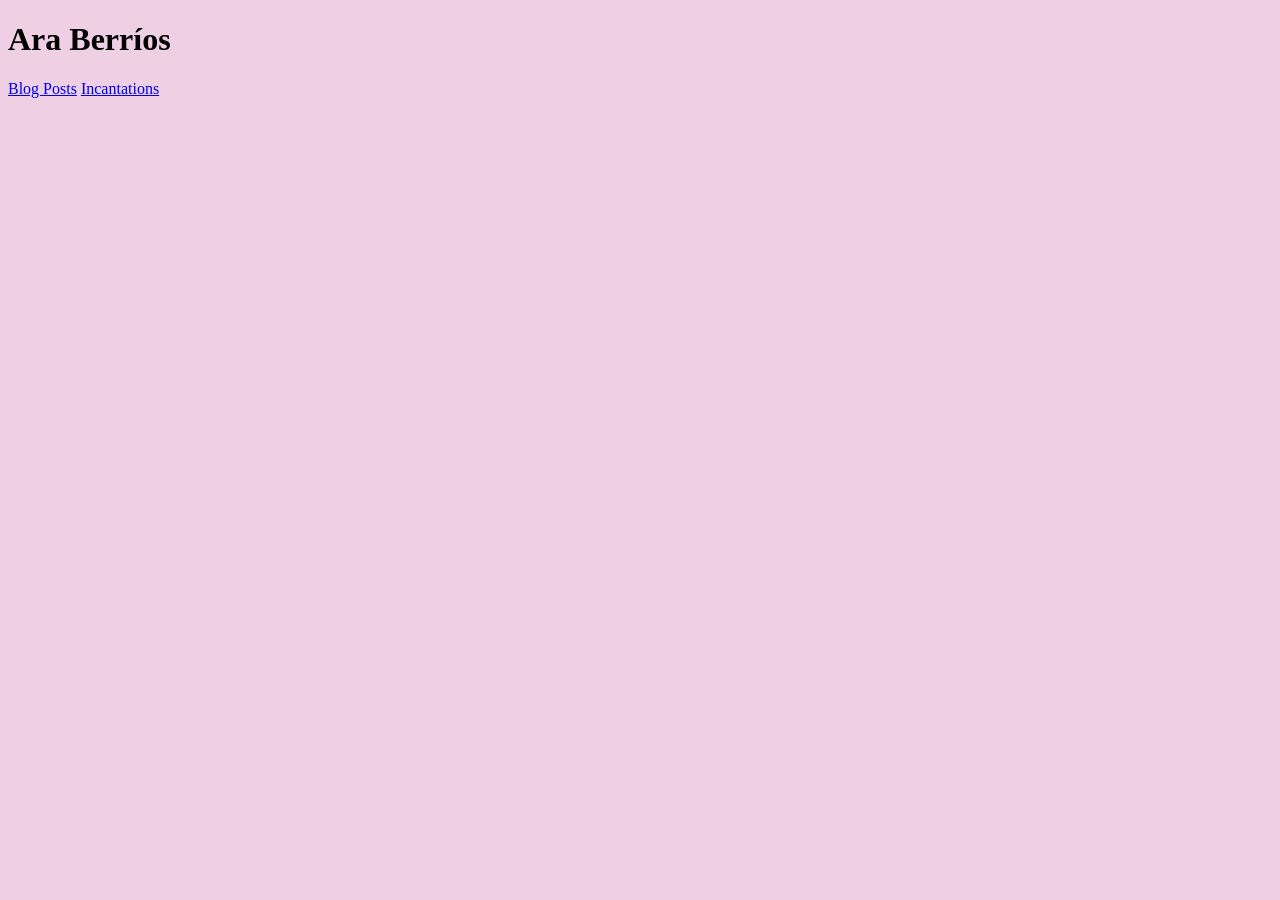
==== index.html @ 72cbdc08 "Add link to Incantations page in index.html" ====
<!DOCTYPE html>
<html>
<head>
<title></title>
</head>
<body style="background-color:#efcfe3;">

<h1>Ara Berríos</h1>
<a href="blogposts.html">Blog Posts</a>
<a href="Incantations.html">Incantations</a>
</body>
</html>
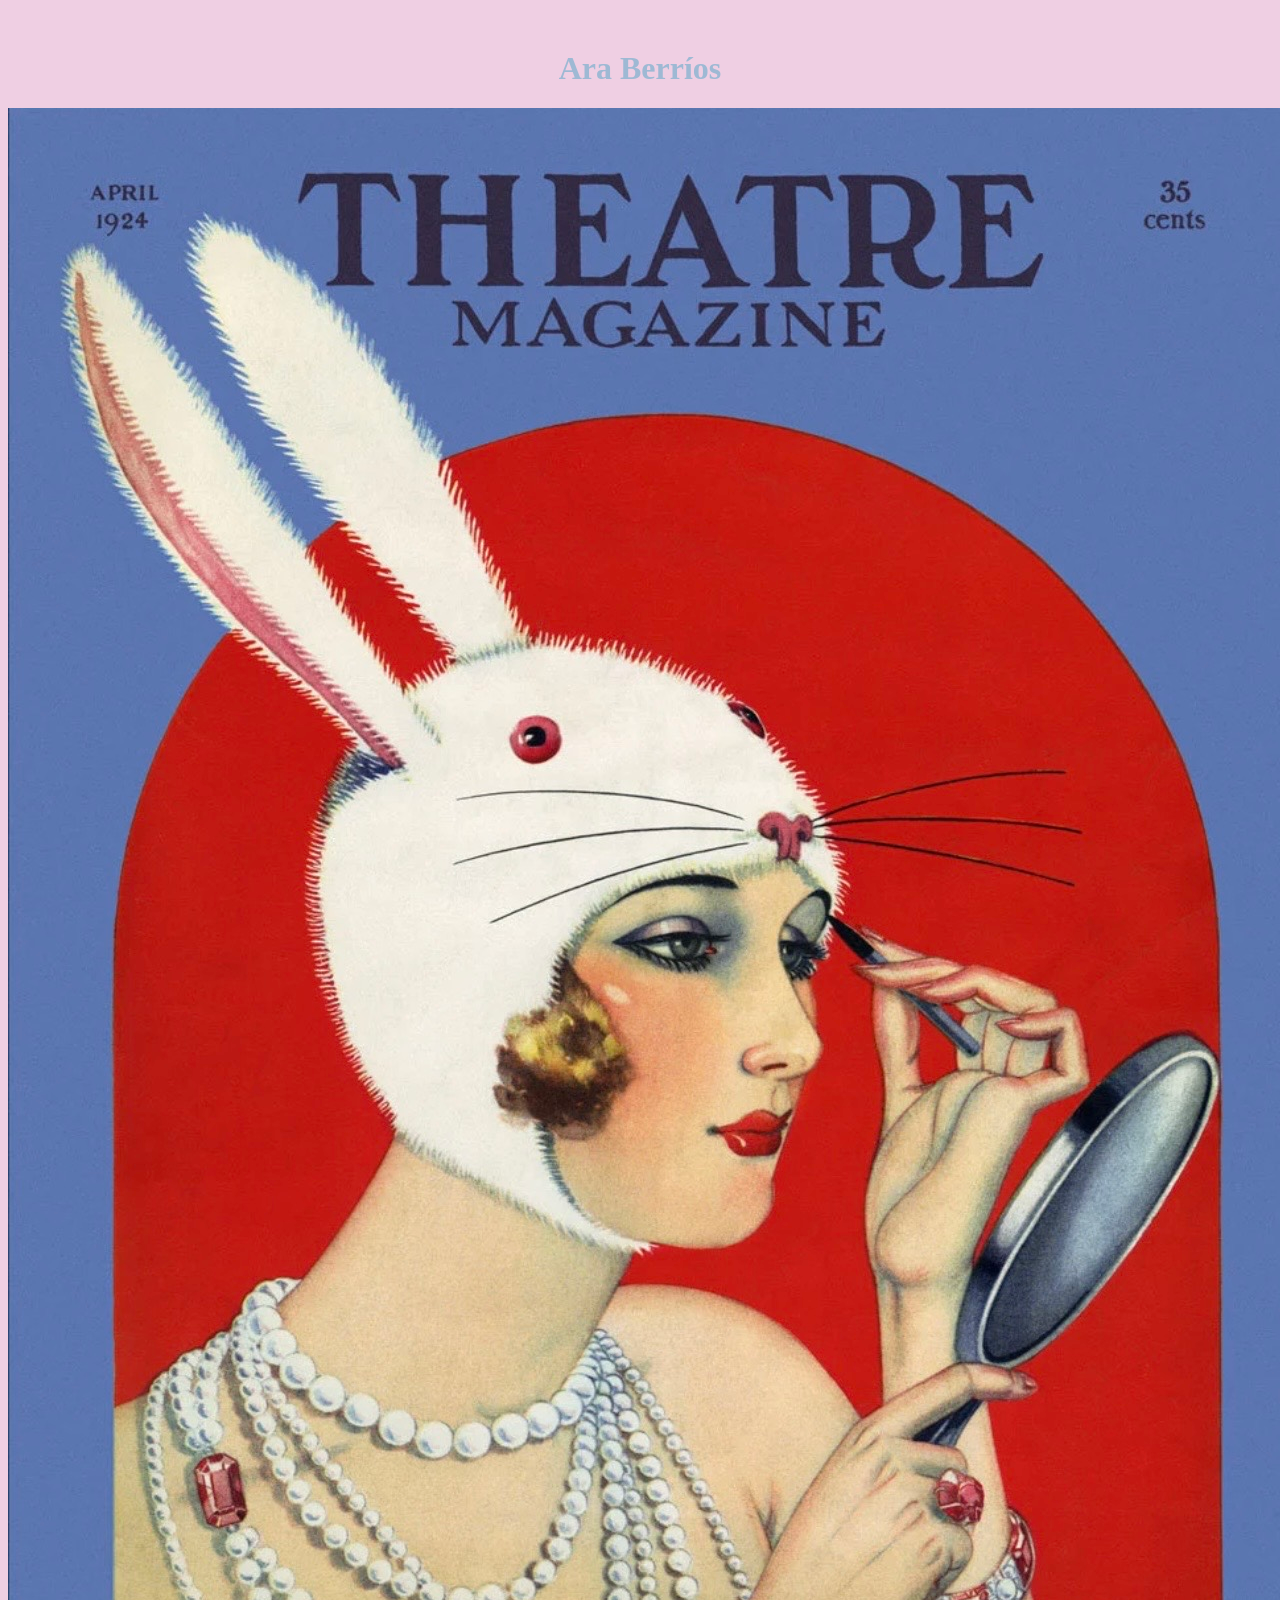
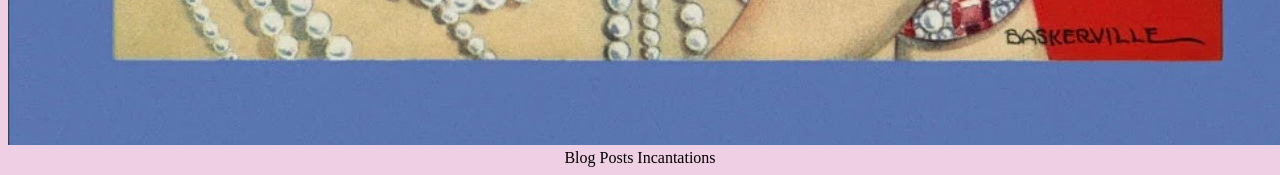
==== commit 6714f6bf: "Add image of Lady with bunny ears" ====
--- a/index.html
+++ b/index.html
@@ -1,11 +1,13 @@
 <!DOCTYPE html>
 <html>
 <head>
+  <link rel="stylesheet" href="styles.css">
 <title></title>
 </head>
 <body style="background-color:#efcfe3;">
 
 <h1>Ara Berríos</h1>
+  <img src="IMG_5270.jpg" alt="Lady with bunny ears from Theatre Magazine 1924 ">
 <a href="blogposts.html">Blog Posts</a>
 <a href="Incantations.html">Incantations</a>
 </body>
--- a/styles.css
+++ b/styles.css
@@ -0,0 +1,14 @@
+body {
+  text-align: center;
+}
+h1 {
+  color: #9EB9D4;
+  margin-top: 50px;
+}
+p {
+  color: #9EB9D4;
+}
+a {
+  color: inherit;
+  text-decoration: none;
+}
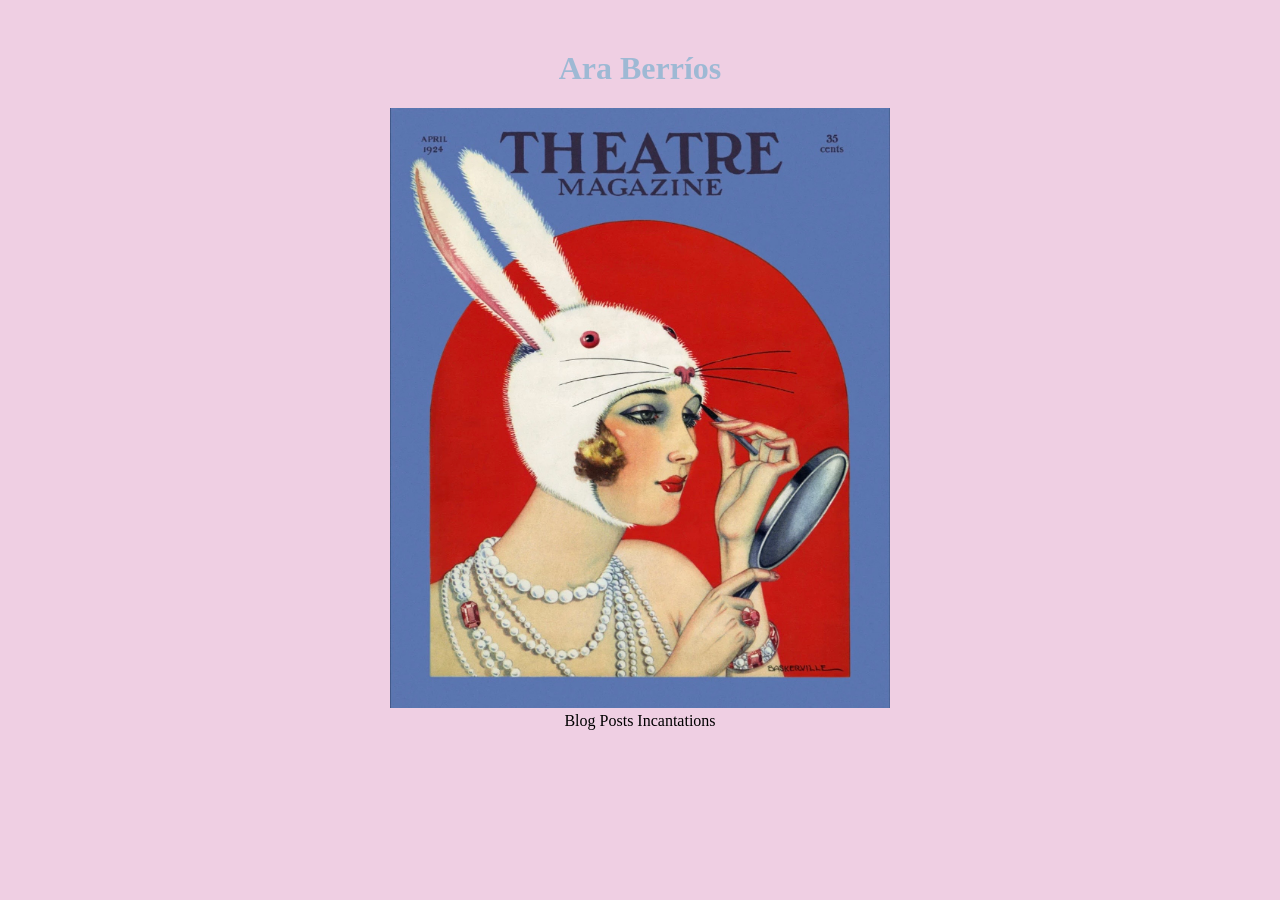
==== commit 3584e670: "Add body content and styles to index.html Added a body with background color and content." ====
--- a/index.html
+++ b/index.html
@@ -4,11 +4,19 @@
   <link rel="stylesheet" href="styles.css">
 <title></title>
 </head>
+  
 <body style="background-color:#efcfe3;">
 
 <h1>Ara Berríos</h1>
+  
+<div class="hero">
   <img src="IMG_5270.jpg" alt="Lady with bunny ears from Theatre Magazine 1924 ">
+</div>
+  
+<div class="links">
 <a href="blogposts.html">Blog Posts</a>
 <a href="Incantations.html">Incantations</a>
+</div>
+  
 </body>
 </html>
--- a/styles.css
+++ b/styles.css
@@ -12,3 +12,8 @@
   color: inherit;
   text-decoration: none;
 }
+img {
+  height:600px;
+  width:500px;
+  align: center;
+}
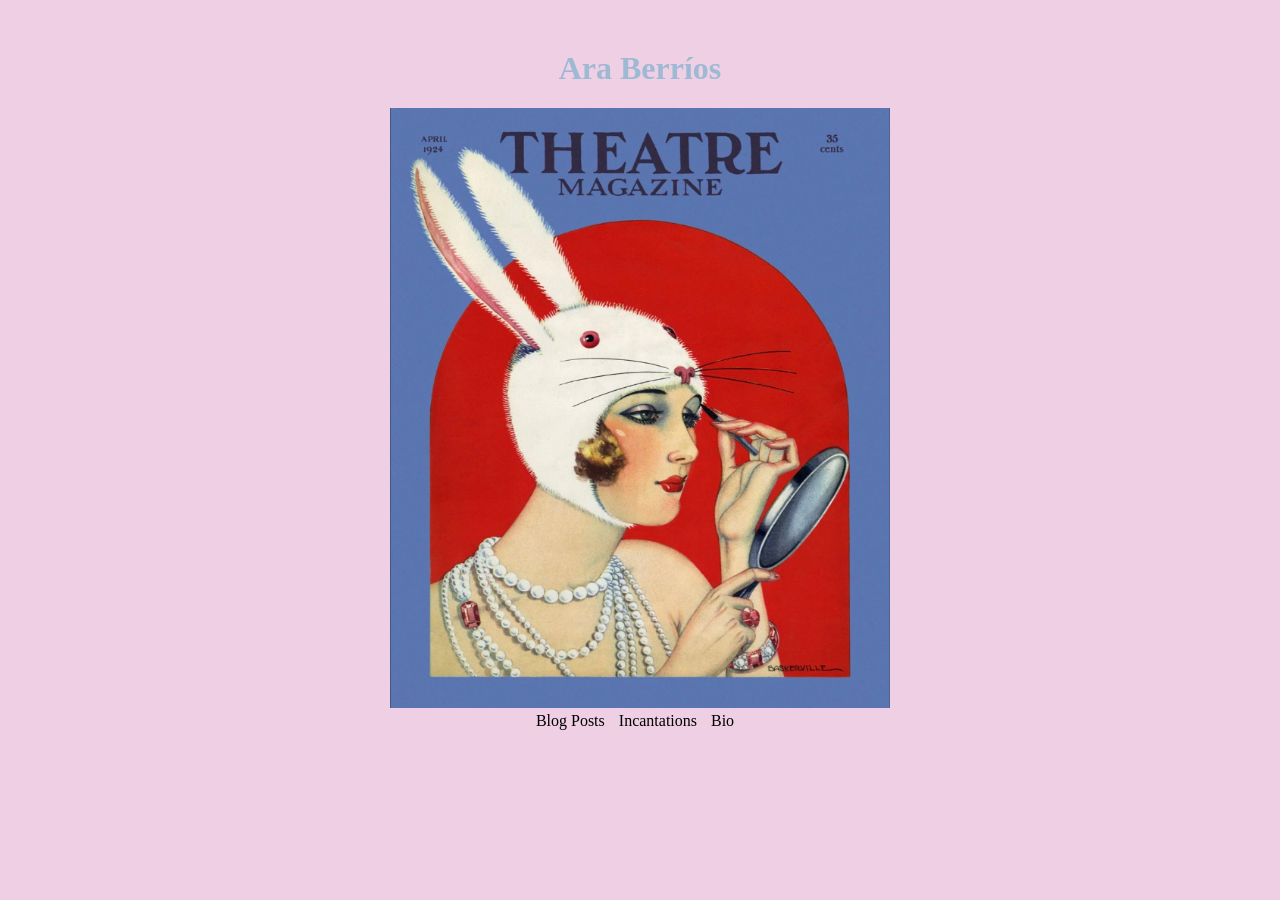
==== commit e270cf4a: "Add Bio link to the navigation" ====
--- a/index.html
+++ b/index.html
@@ -16,6 +16,7 @@
 <div class="links">
 <a href="blogposts.html">Blog Posts</a>
 <a href="Incantations.html">Incantations</a>
+<a href="blogposts.html">Bio</a>
 </div>
   
 </body>
--- a/styles.css
+++ b/styles.css
@@ -17,3 +17,10 @@
   width:500px;
   align: center;
 }
+.hero {
+  display: block;
+  margin: 0 auto;
+}
+.links a{
+  margin-right: 10px;
+}
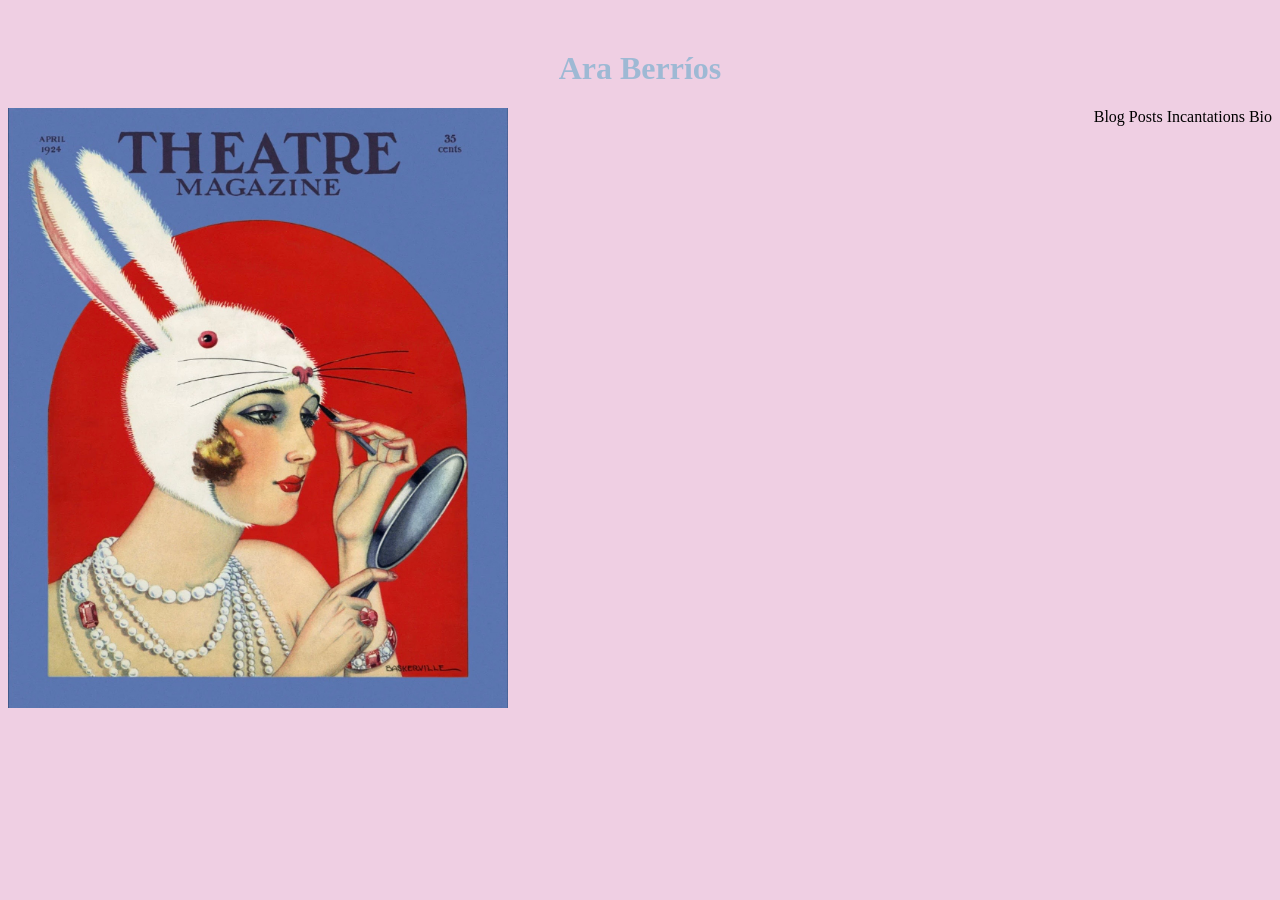
==== commit 0fa32f2b: "Change class attribute to id for links div" ====
--- a/index.html
+++ b/index.html
@@ -8,15 +8,14 @@
 <body style="background-color:#efcfe3;">
 
 <h1>Ara Berríos</h1>
-  
+
 <div class="hero">
   <img src="IMG_5270.jpg" alt="Lady with bunny ears from Theatre Magazine 1924 ">
-</div>
-  
-<div class="links">
-<a href="blogposts.html">Blog Posts</a>
-<a href="Incantations.html">Incantations</a>
-<a href="blogposts.html">Bio</a>
+  <div id="links">
+    <a href="blogposts.html">Blog Posts</a>
+    <a href="Incantations.html">Incantations</a>
+    <a href="bio.html">Bio</a>
+  </div>
 </div>
   
 </body>
--- a/styles.css
+++ b/styles.css
@@ -18,9 +18,6 @@
   align: center;
 }
 .hero {
-  display: block;
-  margin: 0 auto;
+  display: flex;
+  justify-content: space-between;
 }
-.links a{
-  margin-right: 10px;
-}
